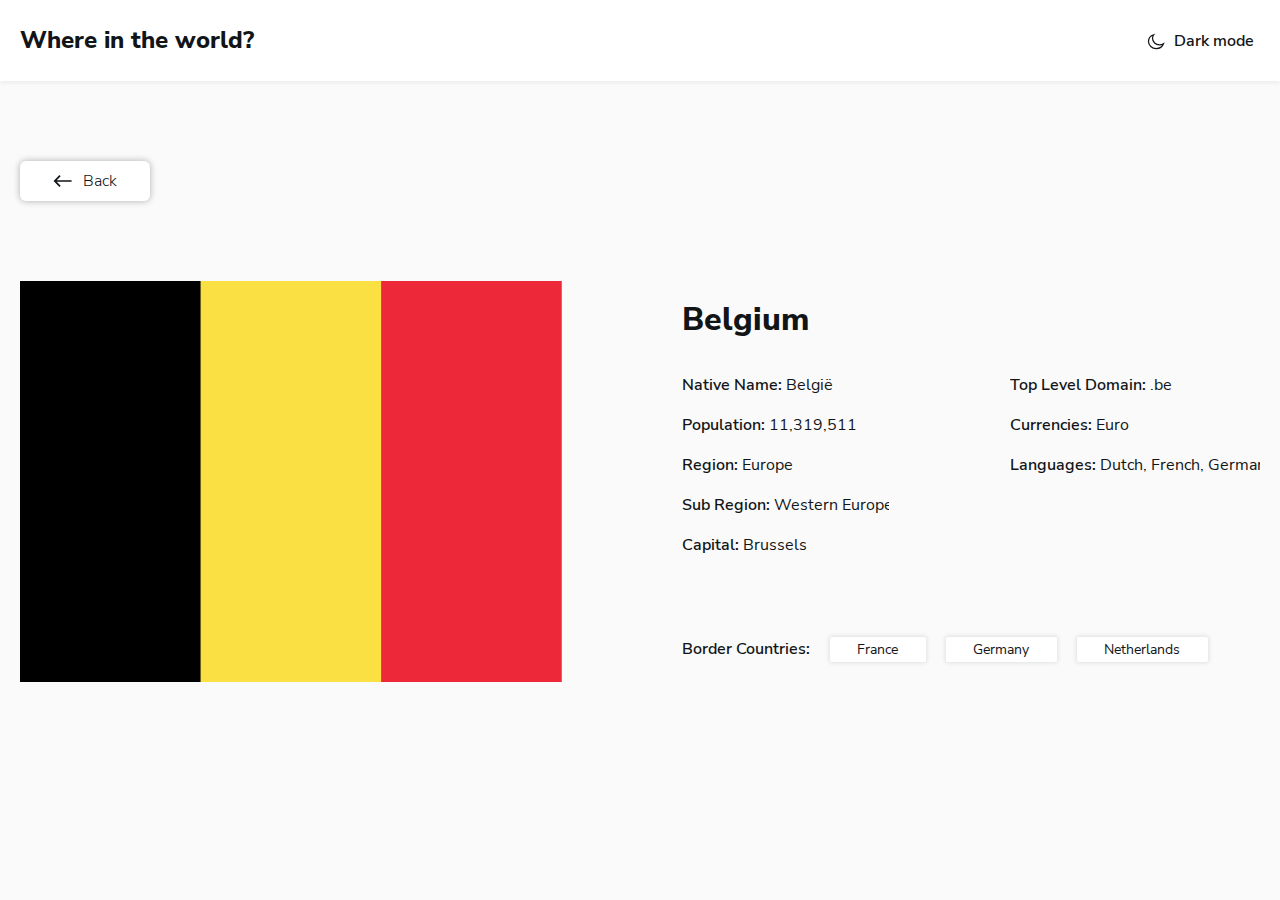
==== description.html @ a4484806 "Add list descripotion list" ====
<!DOCTYPE html>
<html lang="en">
<head>
    <meta charset="UTF-8">
    <meta http-equiv="X-UA-Compatible" content="IE=edge">
    <meta name="viewport" content="width=device-width, initial-scale=1.0">
    <title>Countries</title>
    
    <!-- STYLES -->
    <link rel="stylesheet" href="css/normalize.css">
    <link rel="stylesheet" href="css/styles.css">
</head>
<body>
    <!-- SITE-HEADER -->
    <header class="site-header description-site-header">
        <div class="container header-content">
            <a class="header-heading-link" href="#">Where in the world?</a>
            <button class="dark-mode-btn">
                <span class="dark-mode-inner">
                    <svg class="dark-mode-icon" width="20" height="20" fill="none" xmlns="http://www.w3.org/2000/svg"><path fill-rule="evenodd" clip-rule="evenodd" d="M13.553 13.815c-3.884 0-7.034-2.887-7.034-6.447 0-1.343.448-2.586 1.212-3.618-3.04.945-5.231 3.581-5.231 6.688 0 3.9 3.45 7.062 7.704 7.062 3.389 0 6.266-2.007 7.296-4.796a7.458 7.458 0 0 1-3.947 1.111Z" fill="#fff" stroke="currentColor" stroke-width="1.25"/></svg>
                    <span class="dark-mode-text">Dark mode</span>
                </span>
            </button>
        </div>
    </header>
    
    <main class="main-content description-main-content">
        <div class="container">
            <a class="back-btn" href="index.html">
                <svg class="back-btn-icon" width="20" height="20" fill="none" xmlns="http://www.w3.org/2000/svg"><path fill-rule="evenodd" clip-rule="evenodd" d="m6.464 4.107 1.179 1.179-3.89 3.889h14.85v1.65H3.753l3.89 3.889-1.179 1.179L.572 10l5.892-5.893Z" fill="currentColor"/></svg>
                <span class="back-btn-text">Back</span>
            </a>
            
            <div class="about-country">
                <img class="about-country-img" src="img/belgium.png" alt="Flag of Belgium" width="560" height="401" srcset="img/belgium.png 1x,img/belgium@2x.png 2x">
                <div class="about-country-context">
                    <h1 class="about-country-heading">Belgium</h1>
                    <div class="about-country-text">
                        <dl class="description-one">
                            <dt>Native Name:</dt>
                            <dd>België</dd>
                            <dt>Population:</dt>
                            <dd>11,319,511</dd>
                            <dt>Region:</dt>
                            <dd>Europe</dd>
                            <dt>Sub Region:</dt>
                            <dd>Western Europe</dd>
                            <dt>Capital:</dt>
                            <dd>Brussels</dd>
                        </dl>
                        <dl class="description-two">
                            <dt>Top Level Domain:</dt>
                            <dd>.be</dd>
                            <dt>Currencies:</dt>
                            <dd>Euro</dd>
                            <dt>Languages:</dt>
                            <dd>Dutch, French, German</dd>
                        </dl>
                    </div>
                <div class="border">
                    <span class="border-countries">Border Countries:</span>
                    <a class="border-country" href="#">France</a>
                    <a class="border-country" href="#">Germany</a>
                    <a class="border-country" href="#">Netherlands</a>
                </div>

                </div>
            </div>
        </div>
    </main>

    <script src="main.js"></script>
</body>
</html>
---- css/styles.css ----
:root {
    --text-color: #111517;
    --font-family: "Nunito Sans", "Arial", sans-serif;
    --body-bg-color: #fafafa;
    --header-bg-color: #fff;
    --input-text-color: #848484;
}

/* FONTS */
@font-face {
    font-family: "Nunito Sans";
    font-style: normal;
    font-weight: 300;
    src:url("../fonts/nunito-sans-v11-latin-300.woff2") format("woff2"),
         url("../fonts/nunito-sans-v11-latin-300.woff") format("woff"); 
    font-display: swap;
  }
  
  @font-face {
    font-family: "Nunito Sans";
    font-style: normal;
    font-weight: 400;
    src:url("../fonts/nunito-sans-v11-latin-regular.woff2") format("woff2"),
         url("../fonts/nunito-sans-v11-latin-regular.woff") format("woff"); 
    font-display: swap;
  }
  
  @font-face {
    font-family: "Nunito Sans";
    font-style: normal;
    font-weight: 600;
    src:url("../fonts/nunito-sans-v11-latin-600.woff2") format("woff2"),
         url("../fonts/nunito-sans-v11-latin-600.woff") format("woff"); 
    font-display: swap;
  }
  
  @font-face {
    font-family: "Nunito Sans";
    font-style: normal;
    font-weight: 800;
    src:url("../fonts/nunito-sans-v11-latin-800.woff2") format("woff2"),
         url("../fonts/nunito-sans-v11-latin-800.woff") format("woff"); 
    font-display: swap;
  }

html {
    height: 100%;
    scroll-behavior: smooth;
    box-sizing: border-box;
}

*,
*::before,
*::after {
    box-sizing: inherit;
}

body {
    display: flex;
    flex-direction: column;
    height: 100%;
    background-color: var(--body-bg-color);
    font-family: var(--font-family);
    font-style: normal;
    font-weight: normal;
    font-size: 14px;
    line-height: 16px;
    color: var(--text-color);
}

.dark-mode {
    --text-color: #fff;
    --body-bg-color: #202C36;
    --header-bg-color: #2B3844;
}

img {
    max-width: 100%;
    height: auto;
}

dl {
    margin: 0;
}

a {
    display: inline-block;
    text-decoration: none;
}

.container {
    width: 100%;
    max-width: 1320px;
    padding-left: 20px;
    padding-right: 20px;
    margin-left: auto;
    margin-right: auto;
}

/* HEADER */
.site-header {
    padding: 24px 0;
    background-color: var(--header-bg-color);
    box-shadow: 0 2px 4px 0 rgba(0, 0, 0, 0.06);
    white-space: nowrap;
}

.header-content {
    display: flex;
    justify-content: space-between;
    align-items: center;
}

.header-heading-link {
    font-weight: 800;
    font-size: 24px;
    line-height: 33px;
    color: var(--text-color);
}

.header-heading-link:hover {
    opacity: 0.8;
}

.header-heading-link:active {
    opacity: 0.6;
}

.dark-mode-btn {
    border: none;
    background-color: var(--header-bg-color);
    color: var(--text-color);
    margin-left: 10px;
    cursor: pointer;
}

.dark-mode-btn:hover {
    opacity: 0.8;
}

.dark-mode-btn:active {
    opacity: 0.6;
}

.dark-mode-inner {
    display: flex;
    align-items: center;
}

.dark-mode-icon {
    margin-right: 8px;
}

.dark-mode-text {
    font-weight: 600;
    font-size: 16px;
    line-height: 22px;
}

/* MAIN */
.main-content {
    flex-grow: 1;
    background-color: var(--main-bg-color);
    padding: 45px 0;
} 

.search {
    display: flex;
    justify-content: space-between;
    align-items: center;
    margin-bottom: 48px;

}

.search-input {
    width: 480px;
    line-height: 20px;
    color: var(--input-text-color);
    background-color: var(--header-bg-color);
    padding: 19px 74px;
    border: none;
    background-image: url(../img/search.svg);
    background-repeat: no-repeat;
    background-size: 18px;
    background-position: 32px center;
    box-shadow: 0px 2px 9px rgba(0, 0, 0, 0.06);
    border-radius: 5px;
}

select {
    width: 200px;
    border: none;
    padding: 18px 24px;
    background-color: var(--header-bg-color);
    color: var(--text-color);
    box-shadow: 0px 2px 9px rgba(0, 0, 0, 0.06);
    border-radius: 5px;
}

/* COUTRIES-BOXES */
.countries-boxes {
    display: flex;
    flex-wrap: wrap;
    margin: 0;
    padding: 0;
    margin-bottom: -75px;
    margin-left: -75px;
}

.countries-box {
    display: flex;
    flex-direction: column;
    width: 264px;
    background-color: var(--header-bg-color);
    margin-left: 74.7px;
    margin-bottom: 75px;
    box-shadow: 0px 0px 7px 2px rgba(0, 0, 0, 0.03);
    border-radius: 5px;
    overflow: hidden;
}

.box-img {
    width: 267px;
    height: 160px;
}

.box-wrap {
    padding: 24px 0 46px 24px;
}

.box-link {
    font-weight: 800;
    font-size: 18px;
    line-height: 26px;
    color: var(--text-color);
    margin-bottom: 12px;
}

dl {
    overflow: hidden;
    white-space: nowrap;
}

.description-one {
    width: 207px;
    font-size: 16px;
    line-height: 32px;
}

.description-two {
    width: 250px;
    font-size: 16px;
    line-height: 32px;
}

dt {
    float: left;
    margin-right: 4px;
    padding: 4px 0;
    font-weight: 600;
}

dd {
    padding: 4px 0;
}

/* DESCRIPTION */
.description-site-header {
    margin-bottom: 80px;
}

.description-main-content {
    padding: 0;
}

/* BACK-BTN */
.back-btn {
    display: inline-flex;
    align-items: center;
    background-color: var(--header-bg-color);
    padding: 10px 33px;
    box-shadow: 0px 0px 7px rgba(0, 0, 0, 0.3);
    border-radius: 6px;
    margin-bottom: 80px;
}

.back-btn:hover {
    opacity: 0.8;
}

.back-btn:active {
    opacity: 0.6;
}

.back-btn-icon {
    width: 20px;
    height: 20px;
    margin-right: 10px;
    color: var(--text-color);
}

.back-btn-text {
    font-weight: 300;
    font-size: 16px;
    line-height: 20px;
    color: var(--text-color);
}

/* ABOUT-COUNTRY */
.about-country {
    display: flex;
    align-items: center;
}

.about-country-img {
    width: 560px;
    height: 401px;
    margin-right: 120px;
}

.about-country-context {
    width: 598px;
}

.about-country-heading {
    font-style: normal;
    font-weight: 800;
    font-size: 32px;
    line-height: 44px;
    color: var(--text-color);
    margin: 0;
    margin-bottom: 23px;
}

.about-country-text {
    display: flex;
    justify-content: space-between;
    margin-bottom: 68px;
}

.border {
    align-items: center;
}

.border-countries {
    font-size: 16px;
    line-height: 32px;
    margin-right: 16px;
    font-weight: 600;
}

.border-country {
    padding: 5px 28px 4px 27px;
    background-color: var(--header-bg-color);
    color: var(--text-color);
    box-shadow: 0px 0px 4px 1px rgba(0, 0, 0, 0.105);
    border-radius: 2px;
}

.border-country:not(:last-child) {
    margin-right: 16px;
}

.border-country:hover {
    opacity: 0.8;
}

.border-country:active {
    opacity: 0.6;
}
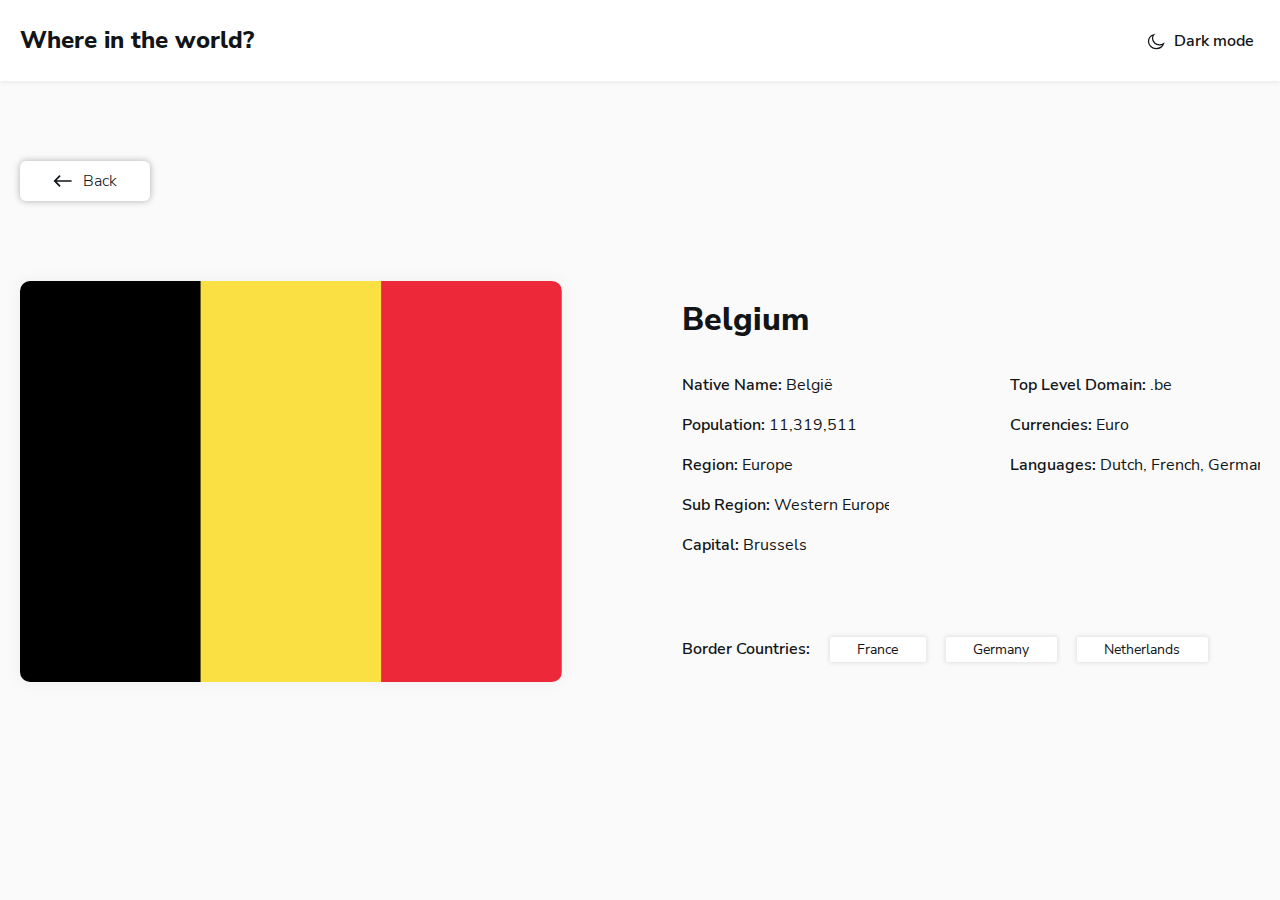
==== commit 88342d1c: "Add file minify css" ====
--- a/description.html
+++ b/description.html
@@ -7,14 +7,15 @@
     <title>Countries</title>
     
     <!-- STYLES -->
-    <link rel="stylesheet" href="css/normalize.css">
-    <link rel="stylesheet" href="css/styles.css">
+    <!-- <link rel="stylesheet" href="css/normalize.css">
+    <link rel="stylesheet" href="css/styles.css"> -->
+    <link rel="stylesheet" href="css/mini.css">
 </head>
 <body>
     <!-- SITE-HEADER -->
     <header class="site-header description-site-header">
         <div class="container header-content">
-            <a class="header-heading-link" href="#">Where in the world?</a>
+            <a class="header-heading-link" href="index.html">Where in the world?</a>
             <button class="dark-mode-btn">
                 <span class="dark-mode-inner">
                     <svg class="dark-mode-icon" width="20" height="20" fill="none" xmlns="http://www.w3.org/2000/svg"><path fill-rule="evenodd" clip-rule="evenodd" d="M13.553 13.815c-3.884 0-7.034-2.887-7.034-6.447 0-1.343.448-2.586 1.212-3.618-3.04.945-5.231 3.581-5.231 6.688 0 3.9 3.45 7.062 7.704 7.062 3.389 0 6.266-2.007 7.296-4.796a7.458 7.458 0 0 1-3.947 1.111Z" fill="#fff" stroke="currentColor" stroke-width="1.25"/></svg>
--- a/css/styles.css
+++ b/css/styles.css
@@ -55,6 +55,11 @@
     box-sizing: inherit;
 }
 
+*:focus {
+    outline: 3px dashed var(--text-color);
+    outline-offset: 3px;
+}
+
 body {
     display: flex;
     flex-direction: column;
@@ -316,6 +321,8 @@
     width: 560px;
     height: 401px;
     margin-right: 120px;
+    box-shadow: 0px 0px 14px 4px rgba(0, 0, 0, 0.03);
+    border-radius: 10px;
 }
 
 .about-country-context {
--- a/css/mini.css
+++ b/css/mini.css
@@ -0,0 +1 @@
+/*! normalize.css v8.0.1 | MIT License | github.com/necolas/normalize.css */html{line-height:1.15;-webkit-text-size-adjust:100%}body{margin:0}main{display:block}h1{font-size:2em;margin:.67em 0}hr{-webkit-box-sizing:content-box;box-sizing:content-box;height:0;overflow:visible}pre{font-family:monospace,monospace;font-size:1em}a{background-color:transparent}abbr[title]{border-bottom:none;text-decoration:underline;-webkit-text-decoration:underline dotted;text-decoration:underline dotted}b,strong{font-weight:bolder}code,kbd,samp{font-family:monospace,monospace;font-size:1em}small{font-size:80%}sub,sup{font-size:75%;line-height:0;position:relative;vertical-align:baseline}sub{bottom:-.25em}sup{top:-.5em}img{border-style:none}button,input,optgroup,select,textarea{font-family:inherit;font-size:100%;line-height:1.15;margin:0}button,input{overflow:visible}button,select{text-transform:none}[type=button],[type=reset],[type=submit],button{-webkit-appearance:button}[type=button]::-moz-focus-inner,[type=reset]::-moz-focus-inner,[type=submit]::-moz-focus-inner,button::-moz-focus-inner{border-style:none;padding:0}[type=button]:-moz-focusring,[type=reset]:-moz-focusring,[type=submit]:-moz-focusring,button:-moz-focusring{outline:1px dotted ButtonText}fieldset{padding:.35em .75em .625em}legend{-webkit-box-sizing:border-box;box-sizing:border-box;color:inherit;display:table;max-width:100%;padding:0;white-space:normal}progress{vertical-align:baseline}textarea{overflow:auto}[type=checkbox],[type=radio]{-webkit-box-sizing:border-box;box-sizing:border-box;padding:0}[type=number]::-webkit-inner-spin-button,[type=number]::-webkit-outer-spin-button{height:auto}[type=search]{-webkit-appearance:textfield;outline-offset:-2px}[type=search]::-webkit-search-decoration{-webkit-appearance:none}::-webkit-file-upload-button{-webkit-appearance:button;font:inherit}details{display:block}summary{display:list-item}template{display:none}[hidden]{display:none}:root{--text-color:#111517;--font-family:"Nunito Sans","Arial",sans-serif;--body-bg-color:#fafafa;--header-bg-color:#fff;--input-text-color:#848484}@font-face{font-family:"Nunito Sans";font-style:normal;font-weight:300;src:url("../fonts/nunito-sans-v11-latin-300.woff2") format("woff2"),url("../fonts/nunito-sans-v11-latin-300.woff") format("woff");font-display:swap}@font-face{font-family:"Nunito Sans";font-style:normal;font-weight:400;src:url("../fonts/nunito-sans-v11-latin-regular.woff2") format("woff2"),url("../fonts/nunito-sans-v11-latin-regular.woff") format("woff");font-display:swap}@font-face{font-family:"Nunito Sans";font-style:normal;font-weight:600;src:url("../fonts/nunito-sans-v11-latin-600.woff2") format("woff2"),url("../fonts/nunito-sans-v11-latin-600.woff") format("woff");font-display:swap}@font-face{font-family:"Nunito Sans";font-style:normal;font-weight:800;src:url("../fonts/nunito-sans-v11-latin-800.woff2") format("woff2"),url("../fonts/nunito-sans-v11-latin-800.woff") format("woff");font-display:swap}html{height:100%;scroll-behavior:smooth;-webkit-box-sizing:border-box;box-sizing:border-box}*,::after,::before{-webkit-box-sizing:inherit;box-sizing:inherit}:focus{outline:3px dashed var(--text-color);outline-offset:3px}body{display:-webkit-box;display:-ms-flexbox;display:flex;-webkit-box-orient:vertical;-webkit-box-direction:normal;-ms-flex-direction:column;flex-direction:column;height:100%;background-color:var(--body-bg-color);font-family:var(--font-family);font-style:normal;font-weight:400;font-size:14px;line-height:16px;color:var(--text-color)}.dark-mode{--text-color:#fff;--body-bg-color:#202C36;--header-bg-color:#2B3844}img{max-width:100%;height:auto}dl{margin:0}a{display:inline-block;text-decoration:none}.container{width:100%;max-width:1320px;padding-left:20px;padding-right:20px;margin-left:auto;margin-right:auto}.site-header{padding:24px 0;background-color:var(--header-bg-color);-webkit-box-shadow:0 2px 4px 0 rgba(0,0,0,.06);box-shadow:0 2px 4px 0 rgba(0,0,0,.06);white-space:nowrap}.header-content{display:-webkit-box;display:-ms-flexbox;display:flex;-webkit-box-pack:justify;-ms-flex-pack:justify;justify-content:space-between;-webkit-box-align:center;-ms-flex-align:center;align-items:center}.header-heading-link{font-weight:800;font-size:24px;line-height:33px;color:var(--text-color)}.header-heading-link:hover{opacity:.8}.header-heading-link:active{opacity:.6}.dark-mode-btn{border:none;background-color:var(--header-bg-color);color:var(--text-color);margin-left:10px;cursor:pointer}.dark-mode-btn:hover{opacity:.8}.dark-mode-btn:active{opacity:.6}.dark-mode-inner{display:-webkit-box;display:-ms-flexbox;display:flex;-webkit-box-align:center;-ms-flex-align:center;align-items:center}.dark-mode-icon{margin-right:8px}.dark-mode-text{font-weight:600;font-size:16px;line-height:22px}.main-content{-webkit-box-flex:1;-ms-flex-positive:1;flex-grow:1;background-color:var(--main-bg-color);padding:45px 0}.search{display:-webkit-box;display:-ms-flexbox;display:flex;-webkit-box-pack:justify;-ms-flex-pack:justify;justify-content:space-between;-webkit-box-align:center;-ms-flex-align:center;align-items:center;margin-bottom:48px}.search-input{width:480px;line-height:20px;color:var(--input-text-color);background-color:var(--header-bg-color);padding:19px 74px;border:none;background-image:url(../img/search.svg);background-repeat:no-repeat;background-size:18px;background-position:32px center;-webkit-box-shadow:0 2px 9px rgba(0,0,0,.06);box-shadow:0 2px 9px rgba(0,0,0,.06);border-radius:5px}select{width:200px;border:none;padding:18px 24px;background-color:var(--header-bg-color);color:var(--text-color);-webkit-box-shadow:0 2px 9px rgba(0,0,0,.06);box-shadow:0 2px 9px rgba(0,0,0,.06);border-radius:5px}.countries-boxes{display:-webkit-box;display:-ms-flexbox;display:flex;-ms-flex-wrap:wrap;flex-wrap:wrap;margin:0;padding:0;margin-bottom:-75px;margin-left:-75px}.countries-box{display:-webkit-box;display:-ms-flexbox;display:flex;-webkit-box-orient:vertical;-webkit-box-direction:normal;-ms-flex-direction:column;flex-direction:column;width:264px;background-color:var(--header-bg-color);margin-left:74.7px;margin-bottom:75px;-webkit-box-shadow:0 0 7px 2px rgba(0,0,0,.03);box-shadow:0 0 7px 2px rgba(0,0,0,.03);border-radius:5px;overflow:hidden}.box-img{width:267px;height:160px}.box-wrap{padding:24px 0 46px 24px}.box-link{font-weight:800;font-size:18px;line-height:26px;color:var(--text-color);margin-bottom:12px}dl{overflow:hidden;white-space:nowrap}.description-one{width:207px;font-size:16px;line-height:32px}.description-two{width:250px;font-size:16px;line-height:32px}dt{float:left;margin-right:4px;padding:4px 0;font-weight:600}dd{padding:4px 0}.description-site-header{margin-bottom:80px}.description-main-content{padding:0}.back-btn{display:-webkit-inline-box;display:-ms-inline-flexbox;display:inline-flex;-webkit-box-align:center;-ms-flex-align:center;align-items:center;background-color:var(--header-bg-color);padding:10px 33px;-webkit-box-shadow:0 0 7px rgba(0,0,0,.3);box-shadow:0 0 7px rgba(0,0,0,.3);border-radius:6px;margin-bottom:80px}.back-btn:hover{opacity:.8}.back-btn:active{opacity:.6}.back-btn-icon{width:20px;height:20px;margin-right:10px;color:var(--text-color)}.back-btn-text{font-weight:300;font-size:16px;line-height:20px;color:var(--text-color)}.about-country{display:-webkit-box;display:-ms-flexbox;display:flex;-webkit-box-align:center;-ms-flex-align:center;align-items:center}.about-country-img{width:560px;height:401px;margin-right:120px;-webkit-box-shadow:0 0 14px 4px rgba(0,0,0,.03);box-shadow:0 0 14px 4px rgba(0,0,0,.03);border-radius:10px}.about-country-context{width:598px}.about-country-heading{font-style:normal;font-weight:800;font-size:32px;line-height:44px;color:var(--text-color);margin:0;margin-bottom:23px}.about-country-text{display:-webkit-box;display:-ms-flexbox;display:flex;-webkit-box-pack:justify;-ms-flex-pack:justify;justify-content:space-between;margin-bottom:68px}.border{-webkit-box-align:center;-ms-flex-align:center;align-items:center}.border-countries{font-size:16px;line-height:32px;margin-right:16px;font-weight:600}.border-country{padding:5px 28px 4px 27px;background-color:var(--header-bg-color);color:var(--text-color);-webkit-box-shadow:0 0 4px 1px rgba(0,0,0,.105);box-shadow:0 0 4px 1px rgba(0,0,0,.105);border-radius:2px}.border-country:not(:last-child){margin-right:16px}.border-country:hover{opacity:.8}.border-country:active{opacity:.6}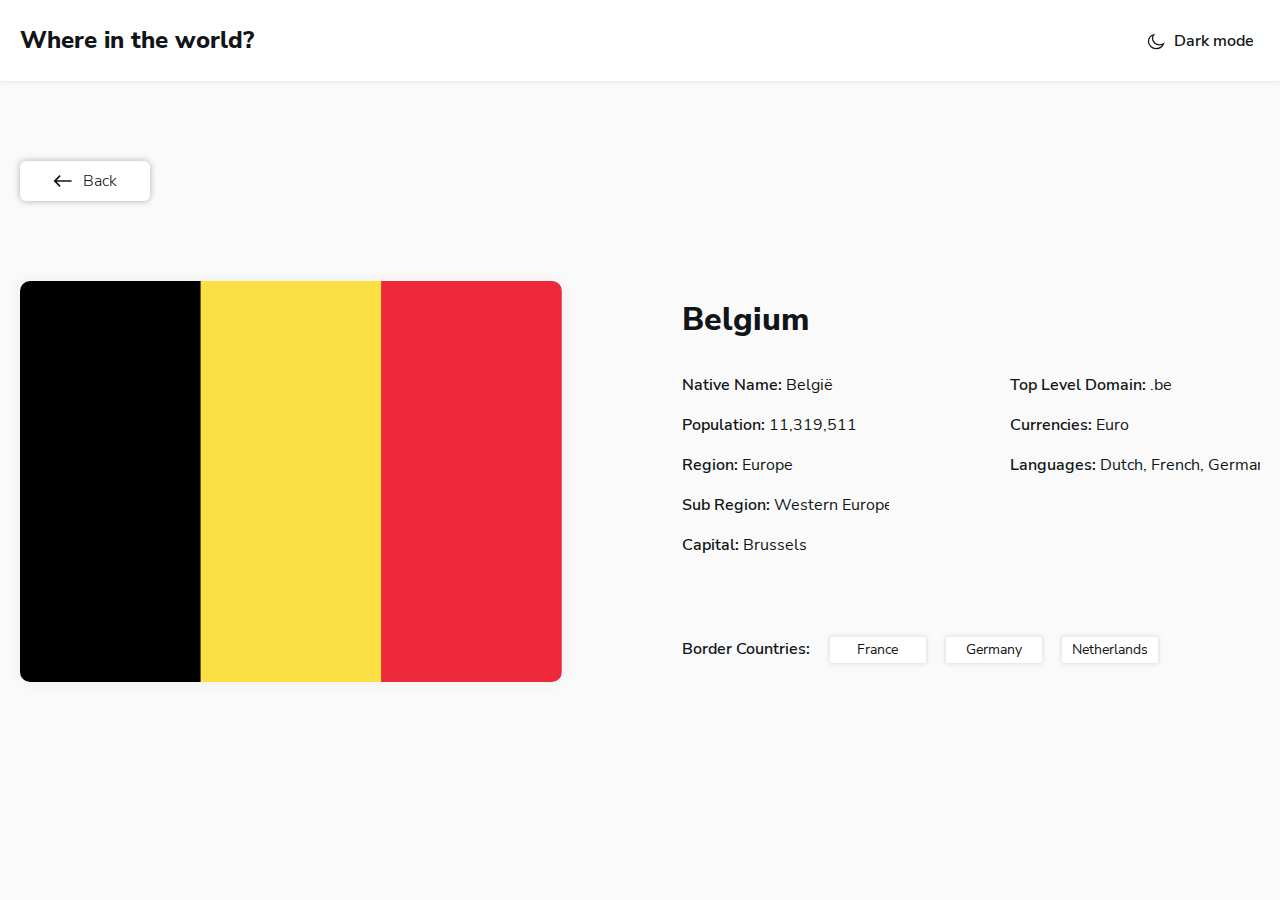
==== commit d2fefa50: "Change styles border-countries link" ====
--- a/description.html
+++ b/description.html
@@ -7,9 +7,9 @@
     <title>Countries</title>
     
     <!-- STYLES -->
-    <!-- <link rel="stylesheet" href="css/normalize.css">
-    <link rel="stylesheet" href="css/styles.css"> -->
-    <link rel="stylesheet" href="css/mini.css">
+    <link rel="stylesheet" href="css/normalize.css">
+    <link rel="stylesheet" href="css/styles.css">
+    <!-- <link rel="stylesheet" href="css/mini.css"> -->
 </head>
 <body>
     <!-- SITE-HEADER -->
--- a/css/styles.css
+++ b/css/styles.css
@@ -357,7 +357,9 @@
 }
 
 .border-country {
-    padding: 5px 28px 4px 27px;
+    text-align: center;
+    min-width: 96px;
+    padding: 5px 10px;
     background-color: var(--header-bg-color);
     color: var(--text-color);
     box-shadow: 0px 0px 4px 1px rgba(0, 0, 0, 0.105);
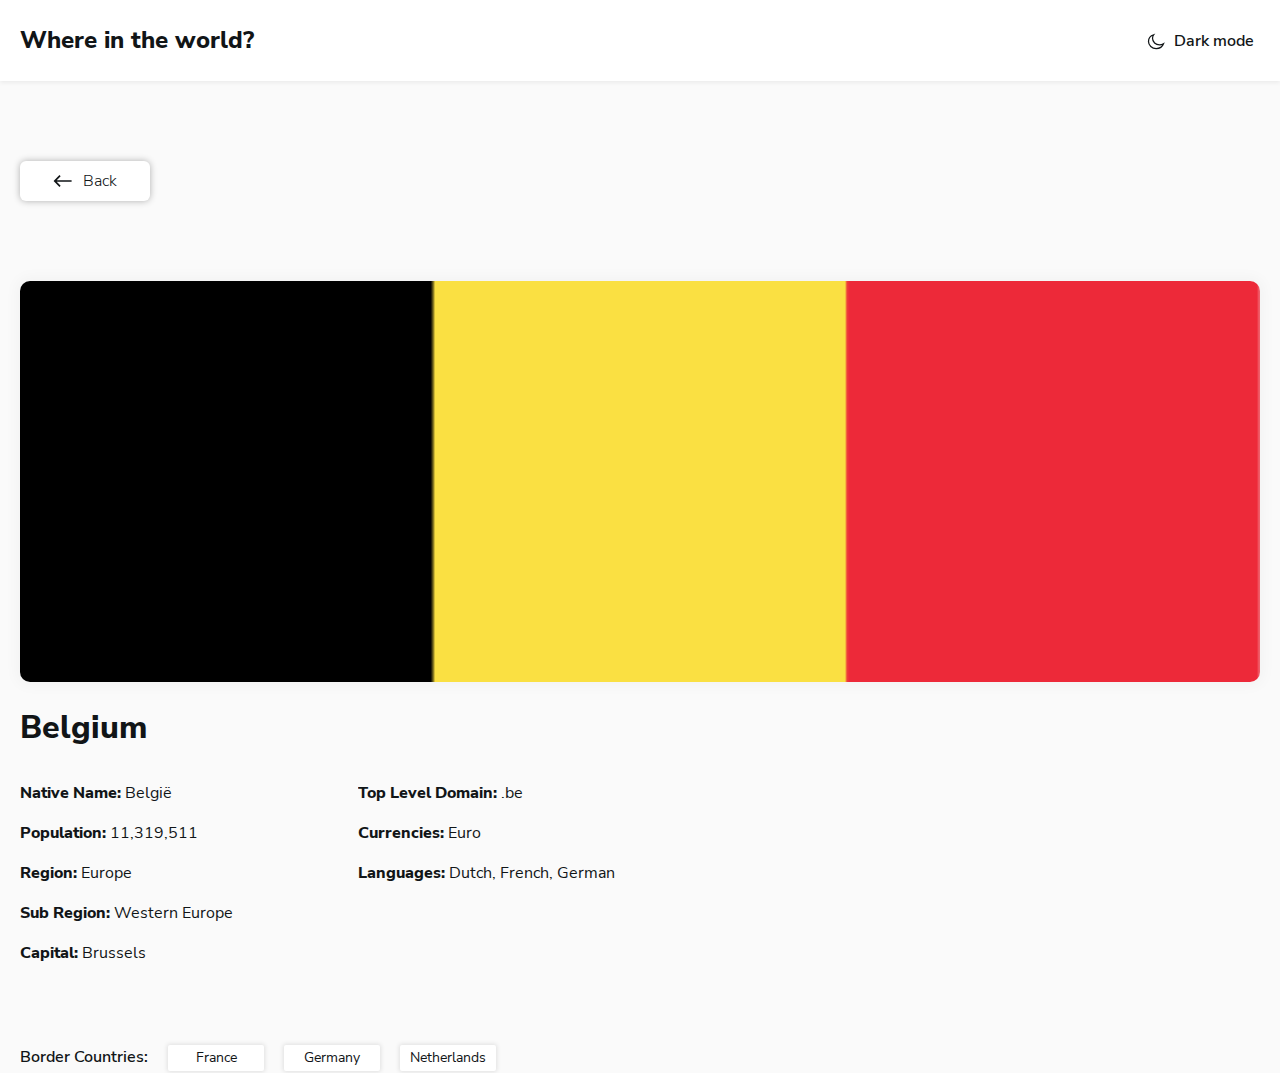
==== commit c86db5c3: "Add responsive styles to description list" ====
--- a/css/styles.css
+++ b/css/styles.css
@@ -177,6 +177,18 @@
 
 }
 
+.input-wrapper {
+    position: relative;
+}
+
+.input-icon {
+    position: absolute;
+    top: 19px;
+    left: 32px;
+    pointer-events: none;
+    color: #848484;
+}
+
 .search-input {
     width: 480px;
     line-height: 20px;
@@ -184,15 +196,11 @@
     background-color: var(--header-bg-color);
     padding: 19px 74px;
     border: none;
-    background-image: url(../img/search.svg);
-    background-repeat: no-repeat;
-    background-size: 18px;
-    background-position: 32px center;
     box-shadow: 0px 2px 9px rgba(0, 0, 0, 0.06);
     border-radius: 5px;
 }
 
-select {
+.select {
     width: 200px;
     border: none;
     padding: 18px 24px;
@@ -247,13 +255,13 @@
 }
 
 .description-one {
-    width: 207px;
+    width: 220px;
     font-size: 16px;
     line-height: 32px;
 }
 
 .description-two {
-    width: 250px;
+    width: 260px;
     font-size: 16px;
     line-height: 32px;
 }
@@ -262,11 +270,11 @@
     float: left;
     margin-right: 4px;
     padding: 4px 0;
-    font-weight: 600;
+    font-weight: 700;
 }
 
 dd {
-    padding: 4px 0;
+    padding: 4px 0px;
 }
 
 /* DESCRIPTION */
@@ -314,6 +322,7 @@
 /* ABOUT-COUNTRY */
 .about-country {
     display: flex;
+    flex-wrap: wrap;
     align-items: center;
 }
 
@@ -341,6 +350,7 @@
 
 .about-country-text {
     display: flex;
+    flex-wrap: wrap;
     justify-content: space-between;
     margin-bottom: 68px;
 }
@@ -378,3 +388,90 @@
     opacity: 0.6;
 }
 
+@media only screen and (max-width:1320px) {
+    .countries-boxes {
+        justify-content: center;
+    }
+}
+
+@media only screen and (max-width:750px) {
+    .search-input {
+        width: 400px;
+    }
+}
+
+@media only screen and (max-width:660px) {
+    .search-input {
+        width: 343px;
+    }
+}
+
+@media only screen and (max-width:600px) {
+    .search {
+        flex-wrap: wrap;
+    }
+
+    .search-input {
+        margin-right: 20px;
+        margin-bottom: 16px;
+    }
+}
+
+@media only screen and (max-width:400px) {
+    .dark-mode-text {
+        display: none;
+    }
+
+    .dark-mode-icon {
+        margin: 0;
+    }
+}
+
+@media only screen and (max-width:380px) {
+    .search-input {
+        width: 290px;
+        margin-right: 0;
+    }
+}
+
+@media only screen and (max-width:325px) {
+    .search-input {
+        width: 204px;
+    }
+}
+
+/* Description */
+@media only screen and (max-width:1320px) {
+    .about-country-img {
+        margin-left: auto;
+        margin-right: auto;
+        width: 100%;
+        margin-bottom: 24px;
+    }
+}
+
+@media only screen and (max-width:520px) {
+    .about-country-img {
+        margin-left: auto;
+        margin-right: auto;
+        width: 100%;
+        height: auto;
+        margin-bottom: 24px;
+    }
+
+    .description-one {
+        margin-bottom: 32px;
+    }
+
+    .border-countries {
+        display: block;
+        margin-bottom: 16px;
+    }
+}
+
+@media only screen and (max-width:370px) {
+    .border-country {
+        margin-bottom: 8px;
+    }
+}
+
--- a/css/mini.css
+++ b/css/mini.css
@@ -1 +1 @@
-/*! normalize.css v8.0.1 | MIT License | github.com/necolas/normalize.css */html{line-height:1.15;-webkit-text-size-adjust:100%}body{margin:0}main{display:block}h1{font-size:2em;margin:.67em 0}hr{-webkit-box-sizing:content-box;box-sizing:content-box;height:0;overflow:visible}pre{font-family:monospace,monospace;font-size:1em}a{background-color:transparent}abbr[title]{border-bottom:none;text-decoration:underline;-webkit-text-decoration:underline dotted;text-decoration:underline dotted}b,strong{font-weight:bolder}code,kbd,samp{font-family:monospace,monospace;font-size:1em}small{font-size:80%}sub,sup{font-size:75%;line-height:0;position:relative;vertical-align:baseline}sub{bottom:-.25em}sup{top:-.5em}img{border-style:none}button,input,optgroup,select,textarea{font-family:inherit;font-size:100%;line-height:1.15;margin:0}button,input{overflow:visible}button,select{text-transform:none}[type=button],[type=reset],[type=submit],button{-webkit-appearance:button}[type=button]::-moz-focus-inner,[type=reset]::-moz-focus-inner,[type=submit]::-moz-focus-inner,button::-moz-focus-inner{border-style:none;padding:0}[type=button]:-moz-focusring,[type=reset]:-moz-focusring,[type=submit]:-moz-focusring,button:-moz-focusring{outline:1px dotted ButtonText}fieldset{padding:.35em .75em .625em}legend{-webkit-box-sizing:border-box;box-sizing:border-box;color:inherit;display:table;max-width:100%;padding:0;white-space:normal}progress{vertical-align:baseline}textarea{overflow:auto}[type=checkbox],[type=radio]{-webkit-box-sizing:border-box;box-sizing:border-box;padding:0}[type=number]::-webkit-inner-spin-button,[type=number]::-webkit-outer-spin-button{height:auto}[type=search]{-webkit-appearance:textfield;outline-offset:-2px}[type=search]::-webkit-search-decoration{-webkit-appearance:none}::-webkit-file-upload-button{-webkit-appearance:button;font:inherit}details{display:block}summary{display:list-item}template{display:none}[hidden]{display:none}:root{--text-color:#111517;--font-family:"Nunito Sans","Arial",sans-serif;--body-bg-color:#fafafa;--header-bg-color:#fff;--input-text-color:#848484}@font-face{font-family:"Nunito Sans";font-style:normal;font-weight:300;src:url("../fonts/nunito-sans-v11-latin-300.woff2") format("woff2"),url("../fonts/nunito-sans-v11-latin-300.woff") format("woff");font-display:swap}@font-face{font-family:"Nunito Sans";font-style:normal;font-weight:400;src:url("../fonts/nunito-sans-v11-latin-regular.woff2") format("woff2"),url("../fonts/nunito-sans-v11-latin-regular.woff") format("woff");font-display:swap}@font-face{font-family:"Nunito Sans";font-style:normal;font-weight:600;src:url("../fonts/nunito-sans-v11-latin-600.woff2") format("woff2"),url("../fonts/nunito-sans-v11-latin-600.woff") format("woff");font-display:swap}@font-face{font-family:"Nunito Sans";font-style:normal;font-weight:800;src:url("../fonts/nunito-sans-v11-latin-800.woff2") format("woff2"),url("../fonts/nunito-sans-v11-latin-800.woff") format("woff");font-display:swap}html{height:100%;scroll-behavior:smooth;-webkit-box-sizing:border-box;box-sizing:border-box}*,::after,::before{-webkit-box-sizing:inherit;box-sizing:inherit}:focus{outline:3px dashed var(--text-color);outline-offset:3px}body{display:-webkit-box;display:-ms-flexbox;display:flex;-webkit-box-orient:vertical;-webkit-box-direction:normal;-ms-flex-direction:column;flex-direction:column;height:100%;background-color:var(--body-bg-color);font-family:var(--font-family);font-style:normal;font-weight:400;font-size:14px;line-height:16px;color:var(--text-color)}.dark-mode{--text-color:#fff;--body-bg-color:#202C36;--header-bg-color:#2B3844}img{max-width:100%;height:auto}dl{margin:0}a{display:inline-block;text-decoration:none}.container{width:100%;max-width:1320px;padding-left:20px;padding-right:20px;margin-left:auto;margin-right:auto}.site-header{padding:24px 0;background-color:var(--header-bg-color);-webkit-box-shadow:0 2px 4px 0 rgba(0,0,0,.06);box-shadow:0 2px 4px 0 rgba(0,0,0,.06);white-space:nowrap}.header-content{display:-webkit-box;display:-ms-flexbox;display:flex;-webkit-box-pack:justify;-ms-flex-pack:justify;justify-content:space-between;-webkit-box-align:center;-ms-flex-align:center;align-items:center}.header-heading-link{font-weight:800;font-size:24px;line-height:33px;color:var(--text-color)}.header-heading-link:hover{opacity:.8}.header-heading-link:active{opacity:.6}.dark-mode-btn{border:none;background-color:var(--header-bg-color);color:var(--text-color);margin-left:10px;cursor:pointer}.dark-mode-btn:hover{opacity:.8}.dark-mode-btn:active{opacity:.6}.dark-mode-inner{display:-webkit-box;display:-ms-flexbox;display:flex;-webkit-box-align:center;-ms-flex-align:center;align-items:center}.dark-mode-icon{margin-right:8px}.dark-mode-text{font-weight:600;font-size:16px;line-height:22px}.main-content{-webkit-box-flex:1;-ms-flex-positive:1;flex-grow:1;background-color:var(--main-bg-color);padding:45px 0}.search{display:-webkit-box;display:-ms-flexbox;display:flex;-webkit-box-pack:justify;-ms-flex-pack:justify;justify-content:space-between;-webkit-box-align:center;-ms-flex-align:center;align-items:center;margin-bottom:48px}.search-input{width:480px;line-height:20px;color:var(--input-text-color);background-color:var(--header-bg-color);padding:19px 74px;border:none;background-image:url(../img/search.svg);background-repeat:no-repeat;background-size:18px;background-position:32px center;-webkit-box-shadow:0 2px 9px rgba(0,0,0,.06);box-shadow:0 2px 9px rgba(0,0,0,.06);border-radius:5px}select{width:200px;border:none;padding:18px 24px;background-color:var(--header-bg-color);color:var(--text-color);-webkit-box-shadow:0 2px 9px rgba(0,0,0,.06);box-shadow:0 2px 9px rgba(0,0,0,.06);border-radius:5px}.countries-boxes{display:-webkit-box;display:-ms-flexbox;display:flex;-ms-flex-wrap:wrap;flex-wrap:wrap;margin:0;padding:0;margin-bottom:-75px;margin-left:-75px}.countries-box{display:-webkit-box;display:-ms-flexbox;display:flex;-webkit-box-orient:vertical;-webkit-box-direction:normal;-ms-flex-direction:column;flex-direction:column;width:264px;background-color:var(--header-bg-color);margin-left:74.7px;margin-bottom:75px;-webkit-box-shadow:0 0 7px 2px rgba(0,0,0,.03);box-shadow:0 0 7px 2px rgba(0,0,0,.03);border-radius:5px;overflow:hidden}.box-img{width:267px;height:160px}.box-wrap{padding:24px 0 46px 24px}.box-link{font-weight:800;font-size:18px;line-height:26px;color:var(--text-color);margin-bottom:12px}dl{overflow:hidden;white-space:nowrap}.description-one{width:207px;font-size:16px;line-height:32px}.description-two{width:250px;font-size:16px;line-height:32px}dt{float:left;margin-right:4px;padding:4px 0;font-weight:600}dd{padding:4px 0}.description-site-header{margin-bottom:80px}.description-main-content{padding:0}.back-btn{display:-webkit-inline-box;display:-ms-inline-flexbox;display:inline-flex;-webkit-box-align:center;-ms-flex-align:center;align-items:center;background-color:var(--header-bg-color);padding:10px 33px;-webkit-box-shadow:0 0 7px rgba(0,0,0,.3);box-shadow:0 0 7px rgba(0,0,0,.3);border-radius:6px;margin-bottom:80px}.back-btn:hover{opacity:.8}.back-btn:active{opacity:.6}.back-btn-icon{width:20px;height:20px;margin-right:10px;color:var(--text-color)}.back-btn-text{font-weight:300;font-size:16px;line-height:20px;color:var(--text-color)}.about-country{display:-webkit-box;display:-ms-flexbox;display:flex;-webkit-box-align:center;-ms-flex-align:center;align-items:center}.about-country-img{width:560px;height:401px;margin-right:120px;-webkit-box-shadow:0 0 14px 4px rgba(0,0,0,.03);box-shadow:0 0 14px 4px rgba(0,0,0,.03);border-radius:10px}.about-country-context{width:598px}.about-country-heading{font-style:normal;font-weight:800;font-size:32px;line-height:44px;color:var(--text-color);margin:0;margin-bottom:23px}.about-country-text{display:-webkit-box;display:-ms-flexbox;display:flex;-webkit-box-pack:justify;-ms-flex-pack:justify;justify-content:space-between;margin-bottom:68px}.border{-webkit-box-align:center;-ms-flex-align:center;align-items:center}.border-countries{font-size:16px;line-height:32px;margin-right:16px;font-weight:600}.border-country{padding:5px 28px 4px 27px;background-color:var(--header-bg-color);color:var(--text-color);-webkit-box-shadow:0 0 4px 1px rgba(0,0,0,.105);box-shadow:0 0 4px 1px rgba(0,0,0,.105);border-radius:2px}.border-country:not(:last-child){margin-right:16px}.border-country:hover{opacity:.8}.border-country:active{opacity:.6}+/*! normalize.css v8.0.1 | MIT License | github.com/necolas/normalize.css */html{line-height:1.15;-webkit-text-size-adjust:100%}body{margin:0}main{display:block}h1{font-size:2em;margin:.67em 0}hr{-webkit-box-sizing:content-box;box-sizing:content-box;height:0;overflow:visible}pre{font-family:monospace,monospace;font-size:1em}a{background-color:transparent}abbr[title]{border-bottom:none;text-decoration:underline;-webkit-text-decoration:underline dotted;text-decoration:underline dotted}b,strong{font-weight:bolder}code,kbd,samp{font-family:monospace,monospace;font-size:1em}small{font-size:80%}sub,sup{font-size:75%;line-height:0;position:relative;vertical-align:baseline}sub{bottom:-.25em}sup{top:-.5em}img{border-style:none}button,input,optgroup,select,textarea{font-family:inherit;font-size:100%;line-height:1.15;margin:0}button,input{overflow:visible}button,select{text-transform:none}[type=button],[type=reset],[type=submit],button{-webkit-appearance:button}[type=button]::-moz-focus-inner,[type=reset]::-moz-focus-inner,[type=submit]::-moz-focus-inner,button::-moz-focus-inner{border-style:none;padding:0}[type=button]:-moz-focusring,[type=reset]:-moz-focusring,[type=submit]:-moz-focusring,button:-moz-focusring{outline:1px dotted ButtonText}fieldset{padding:.35em .75em .625em}legend{-webkit-box-sizing:border-box;box-sizing:border-box;color:inherit;display:table;max-width:100%;padding:0;white-space:normal}progress{vertical-align:baseline}textarea{overflow:auto}[type=checkbox],[type=radio]{-webkit-box-sizing:border-box;box-sizing:border-box;padding:0}[type=number]::-webkit-inner-spin-button,[type=number]::-webkit-outer-spin-button{height:auto}[type=search]{-webkit-appearance:textfield;outline-offset:-2px}[type=search]::-webkit-search-decoration{-webkit-appearance:none}::-webkit-file-upload-button{-webkit-appearance:button;font:inherit}details{display:block}summary{display:list-item}template{display:none}[hidden]{display:none}:root{--text-color:#111517;--font-family:"Nunito Sans","Arial",sans-serif;--body-bg-color:#fafafa;--header-bg-color:#fff;--input-text-color:#848484}@font-face{font-family:"Nunito Sans";font-style:normal;font-weight:300;src:url("../fonts/nunito-sans-v11-latin-300.woff2") format("woff2"),url("../fonts/nunito-sans-v11-latin-300.woff") format("woff");font-display:swap}@font-face{font-family:"Nunito Sans";font-style:normal;font-weight:400;src:url("../fonts/nunito-sans-v11-latin-regular.woff2") format("woff2"),url("../fonts/nunito-sans-v11-latin-regular.woff") format("woff");font-display:swap}@font-face{font-family:"Nunito Sans";font-style:normal;font-weight:600;src:url("../fonts/nunito-sans-v11-latin-600.woff2") format("woff2"),url("../fonts/nunito-sans-v11-latin-600.woff") format("woff");font-display:swap}@font-face{font-family:"Nunito Sans";font-style:normal;font-weight:800;src:url("../fonts/nunito-sans-v11-latin-800.woff2") format("woff2"),url("../fonts/nunito-sans-v11-latin-800.woff") format("woff");font-display:swap}html{height:100%;scroll-behavior:smooth;-webkit-box-sizing:border-box;box-sizing:border-box}*,::after,::before{-webkit-box-sizing:inherit;box-sizing:inherit}:focus{outline:3px dashed var(--text-color);outline-offset:3px}body{display:-webkit-box;display:-ms-flexbox;display:flex;-webkit-box-orient:vertical;-webkit-box-direction:normal;-ms-flex-direction:column;flex-direction:column;height:100%;background-color:var(--body-bg-color);font-family:var(--font-family);font-style:normal;font-weight:400;font-size:14px;line-height:16px;color:var(--text-color)}.dark-mode{--text-color:#fff;--body-bg-color:#202C36;--header-bg-color:#2B3844}img{max-width:100%;height:auto}dl{margin:0}a{display:inline-block;text-decoration:none}.container{width:100%;max-width:1320px;padding-left:20px;padding-right:20px;margin-left:auto;margin-right:auto}.site-header{padding:24px 0;background-color:var(--header-bg-color);-webkit-box-shadow:0 2px 4px 0 rgba(0,0,0,.06);box-shadow:0 2px 4px 0 rgba(0,0,0,.06);white-space:nowrap}.header-content{display:-webkit-box;display:-ms-flexbox;display:flex;-webkit-box-pack:justify;-ms-flex-pack:justify;justify-content:space-between;-webkit-box-align:center;-ms-flex-align:center;align-items:center}.header-heading-link{font-weight:800;font-size:24px;line-height:33px;color:var(--text-color)}.header-heading-link:hover{opacity:.8}.header-heading-link:active{opacity:.6}.dark-mode-btn{border:none;background-color:var(--header-bg-color);color:var(--text-color);margin-left:10px;cursor:pointer}.dark-mode-btn:hover{opacity:.8}.dark-mode-btn:active{opacity:.6}.dark-mode-inner{display:-webkit-box;display:-ms-flexbox;display:flex;-webkit-box-align:center;-ms-flex-align:center;align-items:center}.dark-mode-icon{margin-right:8px}.dark-mode-text{font-weight:600;font-size:16px;line-height:22px}.main-content{-webkit-box-flex:1;-ms-flex-positive:1;flex-grow:1;background-color:var(--main-bg-color);padding:45px 0}.search{display:-webkit-box;display:-ms-flexbox;display:flex;-webkit-box-pack:justify;-ms-flex-pack:justify;justify-content:space-between;-webkit-box-align:center;-ms-flex-align:center;align-items:center;margin-bottom:48px}.input-wrapper{position:relative}.input-icon{position:absolute;top:19px;left:32px;pointer-events:none;color:#848484}.search-input{width:480px;line-height:20px;color:var(--input-text-color);background-color:var(--header-bg-color);padding:19px 74px;border:none;-webkit-box-shadow:0 2px 9px rgba(0,0,0,.06);box-shadow:0 2px 9px rgba(0,0,0,.06);border-radius:5px}select{width:200px;border:none;padding:18px 24px;background-color:var(--header-bg-color);color:var(--text-color);-webkit-box-shadow:0 2px 9px rgba(0,0,0,.06);box-shadow:0 2px 9px rgba(0,0,0,.06);border-radius:5px}.countries-boxes{display:-webkit-box;display:-ms-flexbox;display:flex;-ms-flex-wrap:wrap;flex-wrap:wrap;margin:0;padding:0;margin-bottom:-75px;margin-left:-75px}.countries-box{display:-webkit-box;display:-ms-flexbox;display:flex;-webkit-box-orient:vertical;-webkit-box-direction:normal;-ms-flex-direction:column;flex-direction:column;width:264px;background-color:var(--header-bg-color);margin-left:74.7px;margin-bottom:75px;-webkit-box-shadow:0 0 7px 2px rgba(0,0,0,.03);box-shadow:0 0 7px 2px rgba(0,0,0,.03);border-radius:5px;overflow:hidden}.box-img{width:267px;height:160px}.box-wrap{padding:24px 0 46px 24px}.box-link{font-weight:800;font-size:18px;line-height:26px;color:var(--text-color);margin-bottom:12px}dl{overflow:hidden;white-space:nowrap}.description-one{width:207px;font-size:16px;line-height:32px}.description-two{width:250px;font-size:16px;line-height:32px}dt{float:left;margin-right:4px;padding:4px 0;font-weight:600}dd{padding:4px 0}.description-site-header{margin-bottom:80px}.description-main-content{padding:0}.back-btn{display:-webkit-inline-box;display:-ms-inline-flexbox;display:inline-flex;-webkit-box-align:center;-ms-flex-align:center;align-items:center;background-color:var(--header-bg-color);padding:10px 33px;-webkit-box-shadow:0 0 7px rgba(0,0,0,.3);box-shadow:0 0 7px rgba(0,0,0,.3);border-radius:6px;margin-bottom:80px}.back-btn:hover{opacity:.8}.back-btn:active{opacity:.6}.back-btn-icon{width:20px;height:20px;margin-right:10px;color:var(--text-color)}.back-btn-text{font-weight:300;font-size:16px;line-height:20px;color:var(--text-color)}.about-country{display:-webkit-box;display:-ms-flexbox;display:flex;-webkit-box-align:center;-ms-flex-align:center;align-items:center}.about-country-img{width:560px;height:401px;margin-right:120px;-webkit-box-shadow:0 0 14px 4px rgba(0,0,0,.03);box-shadow:0 0 14px 4px rgba(0,0,0,.03);border-radius:10px}.about-country-context{width:598px}.about-country-heading{font-style:normal;font-weight:800;font-size:32px;line-height:44px;color:var(--text-color);margin:0;margin-bottom:23px}.about-country-text{display:-webkit-box;display:-ms-flexbox;display:flex;-webkit-box-pack:justify;-ms-flex-pack:justify;justify-content:space-between;margin-bottom:68px}.border{-webkit-box-align:center;-ms-flex-align:center;align-items:center}.border-countries{font-size:16px;line-height:32px;margin-right:16px;font-weight:600}.border-country{text-align:center;min-width:96px;padding:5px 10px;background-color:var(--header-bg-color);color:var(--text-color);-webkit-box-shadow:0 0 4px 1px rgba(0,0,0,.105);box-shadow:0 0 4px 1px rgba(0,0,0,.105);border-radius:2px}.border-country:not(:last-child){margin-right:16px}.border-country:hover{opacity:.8}.border-country:active{opacity:.6}